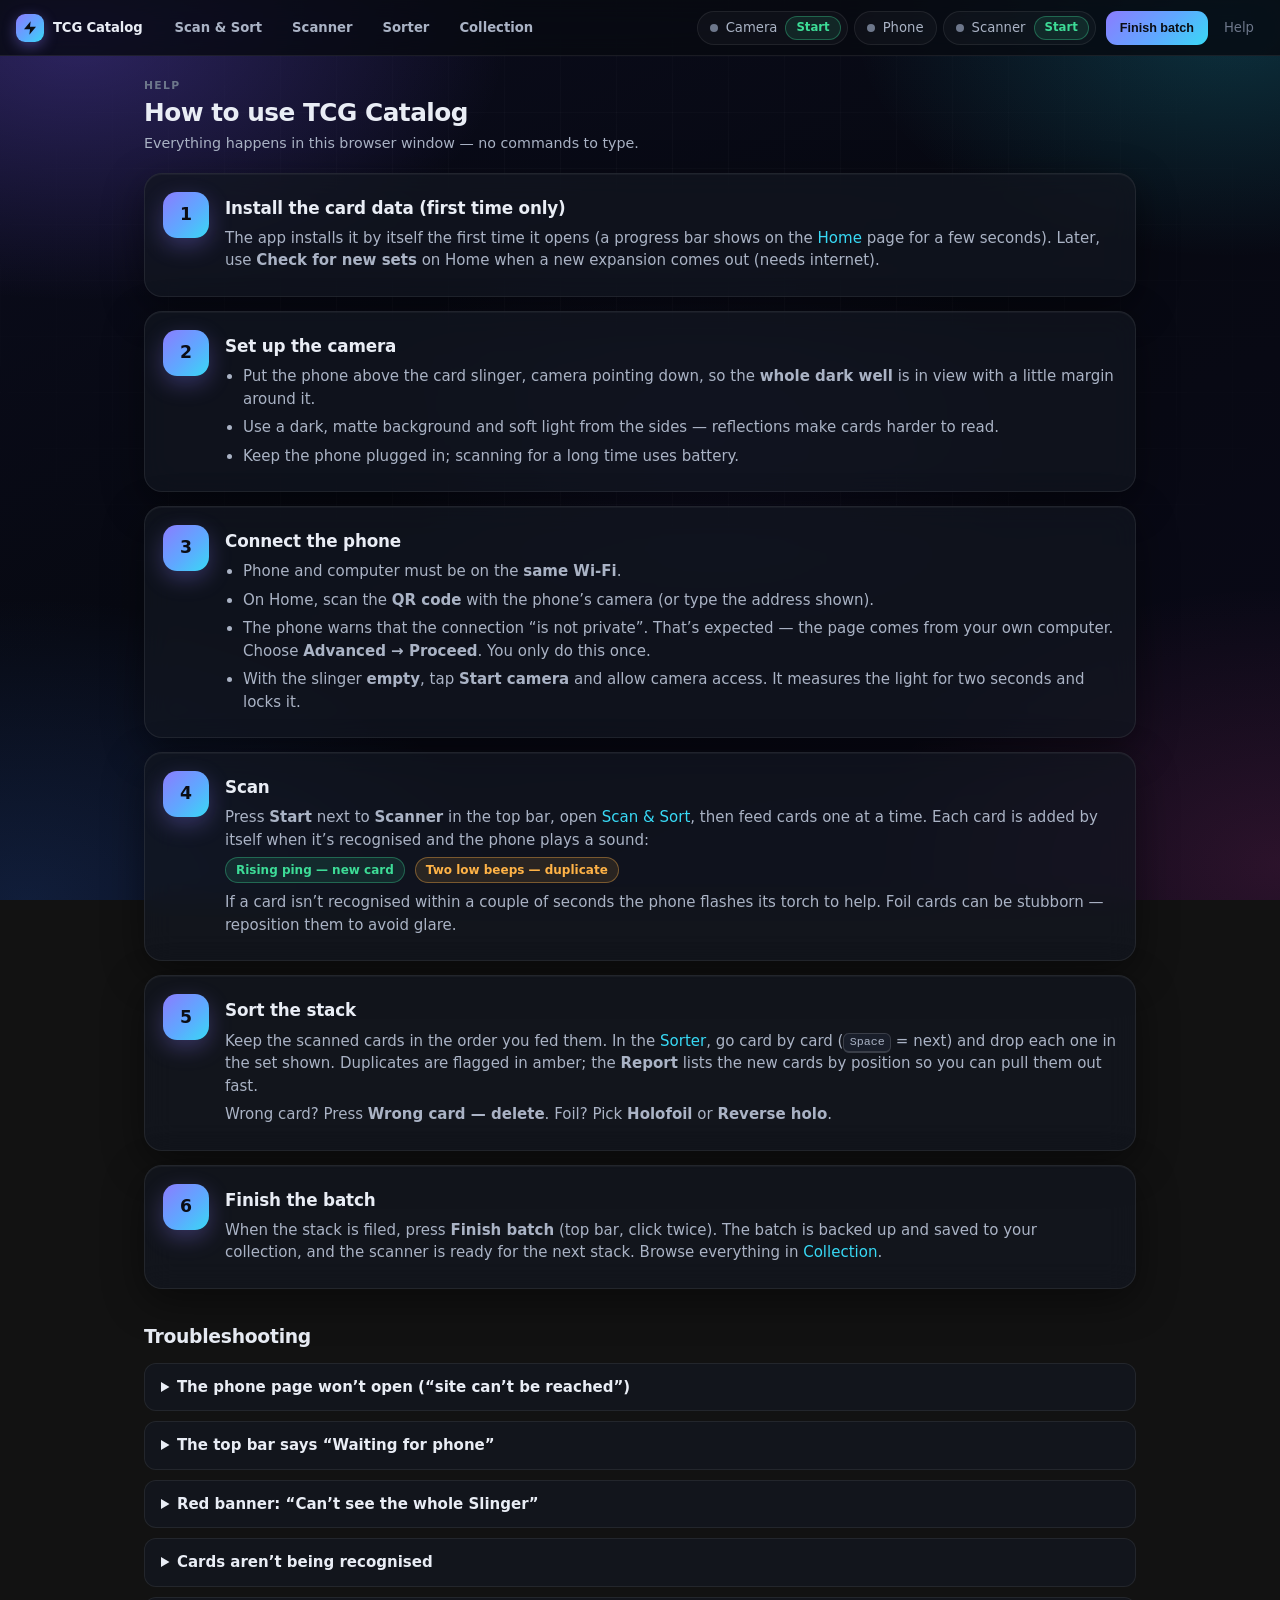
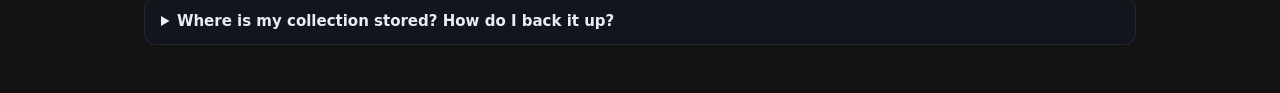
==== help.html @ 051c91c0 "Update to 5544de1" ====
<!doctype html>
<html lang="en">
<head>
<meta charset="utf-8">
<meta name="viewport" content="width=device-width, initial-scale=1">
<title>Help · TCG Catalog</title>
<link rel="stylesheet" href="theme.css">
<style>
  .steps { display: grid; gap: 14px; counter-reset: s; }
  .step { display: grid; grid-template-columns: 46px minmax(0, 1fr); gap: 16px; align-items: start; }
  .step::before { counter-increment: s; content: counter(s); width: 46px; height: 46px; border-radius: 14px; display: grid; place-items: center;
    font-weight: 800; font-size: 1.15rem; color: #0b0d14; background: var(--accent-grad); box-shadow: 0 8px 22px rgba(139,124,255,0.3); }
  .step h3 { margin: 4px 0 6px; font-size: 1.12rem; letter-spacing: -0.01em; }
  .step p, .step li { color: var(--text-2); margin: 0 0 6px; }
  .step ul { margin: 4px 0 0; padding-left: 18px; }
  h2.sec { margin: 34px 0 12px; font-size: 1.25rem; letter-spacing: -0.015em; }
  .faq { display: grid; gap: 10px; }
  .faq details { background: var(--surface); border: 1px solid var(--line); border-radius: var(--r); padding: 12px 16px; }
  .faq summary { cursor: pointer; font-weight: 600; }
  .faq details p, .faq details li { color: var(--text-2); }
  code { font-family: var(--mono); font-size: 0.88em; background: rgba(0,0,0,0.35); border: 1px solid var(--line); padding: 1px 6px; border-radius: 6px; }
  .sounds { display: flex; gap: 10px; flex-wrap: wrap; margin-top: 6px; }
</style>
</head>
<body>
<main class="page page-narrow">
  <div class="page-head">
    <div>
      <div class="eyebrow">Help</div>
      <h1>How to use TCG Catalog</h1>
      <div class="sub">Everything happens in this browser window — no commands to type.</div>
    </div>
  </div>

  <div class="steps">
    <section class="panel step"><div>
      <h3>Install the card data (first time only)</h3>
      <p>The app installs it by itself the first time it opens (a progress bar shows on the <a href="/">Home</a> page for a few seconds). Later, use <b>Check for new sets</b> on Home when a new expansion comes out (needs internet).</p>
    </div></section>

    <section class="panel step"><div>
      <h3>Set up the camera</h3>
      <ul>
        <li>Put the phone above the card slinger, camera pointing down, so the <b>whole dark well</b> is in view with a little margin around it.</li>
        <li>Use a dark, matte background and soft light from the sides — reflections make cards harder to read.</li>
        <li>Keep the phone plugged in; scanning for a long time uses battery.</li>
      </ul>
    </div></section>

    <section class="panel step"><div>
      <h3>Connect the phone</h3>
      <ul>
        <li>Phone and computer must be on the <b>same Wi-Fi</b>.</li>
        <li>On Home, scan the <b>QR code</b> with the phone’s camera (or type the address shown).</li>
        <li>The phone warns that the connection “is not private”. That’s expected — the page comes from your own computer. Choose <b>Advanced → Proceed</b>. You only do this once.</li>
        <li>With the slinger <b>empty</b>, tap <b>Start camera</b> and allow camera access. It measures the light for two seconds and locks it.</li>
      </ul>
    </div></section>

    <section class="panel step"><div>
      <h3>Scan</h3>
      <p>Press <b>Start</b> next to <b>Scanner</b> in the top bar, open <a href="scan_sort.html">Scan &amp; Sort</a>, then feed cards one at a time. Each card is added by itself when it’s recognised and the phone plays a sound:</p>
      <div class="sounds"><span class="pill good">Rising ping — new card</span><span class="pill warn">Two low beeps — duplicate</span></div>
      <p style="margin-top:8px">If a card isn’t recognised within a couple of seconds the phone flashes its torch to help. Foil cards can be stubborn — reposition them to avoid glare.</p>
    </div></section>

    <section class="panel step"><div>
      <h3>Sort the stack</h3>
      <p>Keep the scanned cards in the order you fed them. In the <a href="sort_viewer.html">Sorter</a>, go card by card (<kbd>Space</kbd> = next) and drop each one in the set shown. Duplicates are flagged in amber; the <b>Report</b> lists the new cards by position so you can pull them out fast.</p>
      <p>Wrong card? Press <b>Wrong card — delete</b>. Foil? Pick <b>Holofoil</b> or <b>Reverse holo</b>.</p>
    </div></section>

    <section class="panel step"><div>
      <h3>Finish the batch</h3>
      <p>When the stack is filed, press <b>Finish batch</b> (top bar, click twice). The batch is backed up and saved to your collection, and the scanner is ready for the next stack. Browse everything in <a href="view_collection.html">Collection</a>.</p>
    </div></section>
  </div>

  <h2 class="sec">Troubleshooting</h2>
  <div class="faq">
    <details><summary>The phone page won’t open (“site can’t be reached”)</summary>
      <p>Check both devices are on the same Wi-Fi and that the camera server is running (green dot in the top bar). A firewall may be blocking it:</p>
      <ul>
        <li><b>Windows:</b> when asked “Allow Python on private networks?”, choose <b>Allow</b>. If you missed it, search Start for “Allow an app through Windows Firewall” and tick Python.</li>
        <li><b>Mac:</b> allow incoming connections for Python when macOS asks.</li>
        <li><b>Linux with ufw:</b> run <code>sudo ufw allow from 192.168.0.0/16 to any port 8443 proto tcp</code> once.</li>
      </ul>
    </details>
    <details><summary>The top bar says “Waiting for phone”</summary>
      <p>The phone page is closed or the phone went to sleep. Wake it, reopen the page and tap <b>Start camera</b>. Use <b>Dim screen</b> on the phone to keep it awake without the bright display.</p>
    </details>
    <details><summary>Red banner: “Can’t see the whole Slinger”</summary>
      <p>The phone moved or is too close. Re-centre it so the whole dark well is visible with a margin around it.</p>
    </details>
    <details><summary>Cards aren’t being recognised</summary>
      <ul>
        <li>Make sure the card sits flat and fully inside the well.</li>
        <li>Too dark or too bright? Change the lights, empty the slinger and press <b>Relock</b> on the phone.</li>
        <li>Brand-new set? Press <b>Check for new sets</b> on Home.</li>
      </ul>
    </details>
    <details><summary>Where is my collection stored? How do I back it up?</summary>
      <p>Everything is in the file <code>collection.db</code> in the <b>TCG Catalog</b> folder inside your Documents (Home shows the exact place, with an <b>Open folder</b> button). <b>Finish batch</b> makes a backup copy automatically, and <b>Back up now</b> on Home makes one any time. To move to a new computer, install the app there and copy the whole folder across.</p>
    </details>
  </div>
</main>
<script src="shared.js"></script>
<script src="app.js"></script>
</body>
</html>
---- theme.css ----
/* TCG Card Catalog -- shared design system (every page links this).
   Dark "ink + aurora" look: deep navy base, soft violet/cyan glows, glassy panels.
   Status colours: mint = new / good, amber = duplicate, coral = problem, sky = info. */

:root {
  color-scheme: dark;
  --bg: #07090f;
  --bg-2: #0b0f18;
  --surface: rgba(19, 23, 33, 0.72);
  --surface-2: rgba(28, 33, 47, 0.78);
  --surface-solid: #121722;
  --line: rgba(255, 255, 255, 0.075);
  --line-2: rgba(255, 255, 255, 0.14);
  --text: #e9edf5;
  --text-2: #aab3c5;
  --text-3: #6d778b;
  --accent: #8b7cff;
  --accent-2: #38d9f5;
  --accent-grad: linear-gradient(135deg, #8b7cff 0%, #5fa8ff 55%, #38d9f5 100%);
  --good: #3ddc97;  --good-bg: rgba(61, 220, 151, 0.11);  --good-line: rgba(61, 220, 151, 0.35);
  --warn: #ffb347;  --warn-bg: rgba(255, 179, 71, 0.11);  --warn-line: rgba(255, 179, 71, 0.38);
  --bad: #ff6b7a;   --bad-bg: rgba(255, 107, 122, 0.11);  --bad-line: rgba(255, 107, 122, 0.38);
  --info: #5aa9ff;  --info-bg: rgba(90, 169, 255, 0.11);  --info-line: rgba(90, 169, 255, 0.38);
  --gold: #f0b429;
  --r-sm: 8px; --r: 12px; --r-lg: 18px; --r-xl: 24px;
  --shadow: 0 1px 0 rgba(255,255,255,0.04) inset, 0 12px 40px rgba(0, 0, 0, 0.45);
  --font: "Inter", ui-sans-serif, system-ui, -apple-system, "Segoe UI", Roboto, "Helvetica Neue", Arial, sans-serif;
  --mono: ui-monospace, "SF Mono", "JetBrains Mono", Menlo, Consolas, monospace;
  --bar-h: 56px;
}

* { box-sizing: border-box; }
html { -webkit-text-size-adjust: 100%; }
html, body {
  margin: 0; min-height: 100%;
  font-family: var(--font); font-size: 15px; line-height: 1.5; color: var(--text);
  font-feature-settings: "cv11", "ss01"; -webkit-font-smoothing: antialiased;
}
/* Background: a soft "mesh" of coloured light over deep ink, with a faint grid that fades out
   toward the edges. Pure CSS -- no image files. */
body {
  background:
    radial-gradient(48% 42% at 6% 4%, rgba(124, 92, 255, 0.30), transparent 70%),
    radial-gradient(42% 38% at 96% 2%, rgba(34, 211, 238, 0.20), transparent 70%),
    radial-gradient(46% 44% at 100% 96%, rgba(236, 72, 153, 0.15), transparent 70%),
    radial-gradient(52% 48% at 2% 100%, rgba(59, 130, 246, 0.17), transparent 70%),
    radial-gradient(38% 34% at 55% 48%, rgba(124, 92, 255, 0.06), transparent 70%),
    linear-gradient(155deg, #0b0c1d 0%, #070912 45%, #0a0918 100%);
  background-attachment: fixed;
}
body::before {
  content: ""; position: fixed; inset: 0; z-index: -1; pointer-events: none;
  background-image:
    linear-gradient(rgba(255, 255, 255, 0.028) 1px, transparent 1px),
    linear-gradient(90deg, rgba(255, 255, 255, 0.028) 1px, transparent 1px);
  background-size: 56px 56px;
  -webkit-mask-image: radial-gradient(ellipse 75% 65% at 50% 35%, #000 20%, transparent 80%);
          mask-image: radial-gradient(ellipse 75% 65% at 50% 35%, #000 20%, transparent 80%);
}
a { color: var(--accent-2); text-decoration: none; }
a:hover { text-decoration: underline; }
::selection { background: rgba(139, 124, 255, 0.35); }
.num, .tabular { font-variant-numeric: tabular-nums; }
kbd {
  font-family: var(--mono); font-size: 0.78em; padding: 0.1em 0.45em; border-radius: 6px;
  background: var(--surface-2); border: 1px solid var(--line-2); border-bottom-width: 2px; color: var(--text-2);
}
* { scrollbar-width: thin; scrollbar-color: rgba(255,255,255,0.16) transparent; }
::-webkit-scrollbar { width: 10px; height: 10px; }
::-webkit-scrollbar-thumb { background: rgba(255,255,255,0.14); border-radius: 10px; border: 3px solid transparent; background-clip: padding-box; }

/* ---------- layout ---------- */
.page { max-width: 1440px; margin: 0 auto; padding: 22px 24px 48px; }
.page-narrow { max-width: 1040px; }
.page-head { display: flex; align-items: flex-end; justify-content: space-between; gap: 16px; flex-wrap: wrap; margin-bottom: 18px; }
.page-head h1 { margin: 0; font-size: 1.65rem; letter-spacing: -0.02em; font-weight: 700; }
.page-head .sub { color: var(--text-2); margin-top: 2px; font-size: 0.95rem; }
.actions { display: flex; gap: 8px; flex-wrap: wrap; align-items: center; }
.eyebrow { font-size: 0.72rem; font-weight: 600; letter-spacing: 0.12em; text-transform: uppercase; color: var(--text-3); }
.muted { color: var(--text-2); } .faint { color: var(--text-3); }
.grow { flex: 1; }
@media (max-width: 720px) { .page { padding: 16px 14px 40px; } }

/* ---------- surfaces ---------- */
.panel {
  background: var(--surface); border: 1px solid var(--line); border-radius: var(--r-lg);
  box-shadow: var(--shadow); backdrop-filter: blur(14px); -webkit-backdrop-filter: blur(14px);
  padding: 18px;
}
.panel-head { display: flex; align-items: center; justify-content: space-between; gap: 10px; margin-bottom: 14px; }
.panel-head h2 { margin: 0; font-size: 0.74rem; font-weight: 600; letter-spacing: 0.12em; text-transform: uppercase; color: var(--text-3); }

/* ---------- buttons ---------- */
.btn {
  -webkit-appearance: none; appearance: none; font: inherit; font-size: 0.9rem; font-weight: 550;
  display: inline-flex; align-items: center; justify-content: center; gap: 8px;
  height: 38px; padding: 0 14px; border-radius: var(--r); cursor: pointer; white-space: nowrap;
  color: var(--text); background: var(--surface-2); border: 1px solid var(--line-2);
  transition: background .15s, border-color .15s, transform .08s, box-shadow .15s, color .15s;
}
.btn:hover { background: rgba(40, 47, 66, 0.9); border-color: rgba(255,255,255,0.22); text-decoration: none; }
.btn:active { transform: translateY(1px); }
.btn:focus-visible { outline: 2px solid var(--accent); outline-offset: 2px; }
.btn:disabled { opacity: 0.45; cursor: default; transform: none; }
.btn svg { width: 16px; height: 16px; flex: none; }
.btn-sm { height: 30px; padding: 0 11px; font-size: 0.82rem; border-radius: 9px; }
.btn-lg { height: 46px; padding: 0 20px; font-size: 1rem; border-radius: 14px; }
.btn-primary { color: #0b0d14; background: var(--accent-grad); border-color: transparent; box-shadow: 0 8px 24px rgba(139, 124, 255, 0.28); }
.btn-primary:hover { background: var(--accent-grad); filter: brightness(1.08); }
.btn-good { color: var(--good); background: var(--good-bg); border-color: var(--good-line); }
.btn-good:hover { background: rgba(61, 220, 151, 0.18); }
.btn-danger { color: var(--bad); background: var(--bad-bg); border-color: var(--bad-line); }
.btn-danger:hover { background: rgba(255, 107, 122, 0.18); }
.btn-ghost { background: transparent; border-color: transparent; color: var(--text-2); }
.btn-ghost:hover { background: var(--surface-2); color: var(--text); }
.btn.on, .btn.active { color: #fff; background: rgba(139, 124, 255, 0.2); border-color: rgba(139, 124, 255, 0.6); }
.btn.armed { color: #fff; background: #c2323f; border-color: #ff6b7a; box-shadow: 0 0 0 4px rgba(255, 107, 122, 0.18); }

/* segmented control */
.seg { display: inline-flex; padding: 3px; gap: 2px; background: rgba(0,0,0,0.25); border: 1px solid var(--line); border-radius: 13px; }
.seg button {
  font: inherit; font-size: 0.86rem; font-weight: 550; height: 32px; padding: 0 13px; border-radius: 10px; border: 0;
  background: transparent; color: var(--text-2); cursor: pointer; transition: background .15s, color .15s;
}
.seg button:hover { color: var(--text); }
.seg button.active { background: var(--surface-2); color: var(--text); box-shadow: 0 1px 0 rgba(255,255,255,0.06) inset, 0 2px 8px rgba(0,0,0,0.35); }
.seg button .count { margin-left: 6px; font-size: 0.78rem; color: var(--text-3); font-variant-numeric: tabular-nums; }

/* ---------- inputs ---------- */
.field, input.field {
  font: inherit; width: 100%; height: 42px; padding: 0 14px; border-radius: var(--r);
  background: rgba(0, 0, 0, 0.28); border: 1px solid var(--line-2); color: var(--text); outline: none;
  transition: border-color .15s, box-shadow .15s;
}
.field:focus { border-color: rgba(139, 124, 255, 0.7); box-shadow: 0 0 0 4px rgba(139, 124, 255, 0.15); }
.field::placeholder { color: var(--text-3); }
.search-wrap { position: relative; }
.search-wrap svg { position: absolute; left: 13px; top: 50%; transform: translateY(-50%); width: 17px; height: 17px; color: var(--text-3); pointer-events: none; }
.search-wrap .field { padding-left: 40px; }

/* ---------- badges, pills, dots ---------- */
.pill { display: inline-flex; align-items: center; gap: 6px; height: 26px; padding: 0 10px; border-radius: 999px; font-size: 0.8rem; font-weight: 550;
  background: var(--surface-2); border: 1px solid var(--line); color: var(--text-2); }
.pill.good { color: var(--good); background: var(--good-bg); border-color: var(--good-line); }
.pill.warn { color: var(--warn); background: var(--warn-bg); border-color: var(--warn-line); }
.pill.bad  { color: var(--bad);  background: var(--bad-bg);  border-color: var(--bad-line); }
.pill.info { color: var(--info); background: var(--info-bg); border-color: var(--info-line); }
.dot { width: 8px; height: 8px; border-radius: 50%; background: var(--text-3); display: inline-block; flex: none; }
.dot.on { background: var(--good); box-shadow: 0 0 0 3px rgba(61, 220, 151, 0.18), 0 0 10px rgba(61, 220, 151, 0.6); }
.dot.wait { background: var(--warn); box-shadow: 0 0 0 3px rgba(255, 179, 71, 0.18); animation: pulse 1.6s ease-in-out infinite; }
.dot.off { background: #4a5263; }
@keyframes pulse { 50% { opacity: 0.45; } }

/* the big "which set bin" badge */
.setbadge {
  display: inline-flex; align-items: center; gap: 10px; max-width: 100%;
  font-size: 1.9rem; font-weight: 750; letter-spacing: -0.02em; line-height: 1.15;
  padding: 10px 22px; border-radius: 16px; color: #d9fff0;
  background: linear-gradient(135deg, rgba(61, 220, 151, 0.18), rgba(56, 217, 245, 0.10));
  border: 1px solid var(--good-line); box-shadow: 0 10px 30px rgba(61, 220, 151, 0.12);
}
.setbadge.review { color: #ffd6db; background: var(--bad-bg); border-color: var(--bad-line); box-shadow: none; }

/* ---------- banners ---------- */
.banner { display: none; align-items: center; gap: 10px; padding: 11px 14px; border-radius: var(--r); font-weight: 600; font-size: 0.95rem; border: 1px solid; text-align: left; }
.banner.show { display: flex; }
.banner svg { width: 18px; height: 18px; flex: none; }
.banner.dup  { color: #ffd9a8; border-color: var(--warn-line);
  background: repeating-linear-gradient(135deg, rgba(255,179,71,0.14) 0 14px, rgba(255,179,71,0.08) 14px 28px); }
.banner.warn { color: #ffe1b0; background: var(--warn-bg); border-color: var(--warn-line); }
.banner.bad  { color: #ffd0d6; background: var(--bad-bg); border-color: var(--bad-line); }
.banner.good { color: #c9ffe6; background: var(--good-bg); border-color: var(--good-line); }
.banner.info { color: #d4e7ff; background: var(--info-bg); border-color: var(--info-line); }
.banner .btn { margin-left: auto; }

/* ---------- card image frames ---------- */
.cardimg { position: relative; display: flex; align-items: center; justify-content: center; }
.cardimg img { display: block; border-radius: 4.5% / 3.3%; box-shadow: 0 24px 60px rgba(0,0,0,0.55), 0 0 0 1px rgba(255,255,255,0.06); transition: box-shadow .2s; }
.cardimg.dup img { box-shadow: 0 0 0 3px var(--warn), 0 0 40px rgba(255,179,71,0.35), 0 24px 60px rgba(0,0,0,0.55); }
.cardimg.new img { box-shadow: 0 0 0 3px var(--good), 0 0 40px rgba(61,220,151,0.28), 0 24px 60px rgba(0,0,0,0.55); }
.noimg { color: var(--text-3); border: 1px dashed var(--line-2); border-radius: var(--r); padding: 3rem 2rem; }

/* camera frame */
.camframe { position: relative; border-radius: var(--r); overflow: hidden; background: #000; border: 1px solid var(--line); min-height: 220px; }
.camframe img { display: block; width: 100%; height: auto; max-height: 72vh; object-fit: contain; }
.camframe.stale img { opacity: 0.25; }
.camframe .nofeed { display: none; position: absolute; inset: 0; align-items: center; justify-content: center; flex-direction: column; gap: 6px; color: var(--text-3); text-align: center; padding: 20px; }
.camframe.stale .nofeed { display: flex; }
.camframe .overlay { position: absolute; left: 10px; right: 10px; bottom: 10px; display: flex; justify-content: center; pointer-events: none; }
.camframe .overlay .pill { background: rgba(7, 9, 15, 0.72); backdrop-filter: blur(8px); max-width: 100%; overflow: hidden; text-overflow: ellipsis; }

/* ---------- finish boxes (player's guide) + rarity icons ---------- */
.fin { display: flex; gap: 10px; align-items: center; flex-wrap: wrap; min-height: 1.3em; }
.fb { display: inline-flex; align-items: center; gap: 5px; font-size: 0.8rem; color: var(--text-3); }
.fb i { width: 15px; height: 15px; border: 2px solid; border-radius: 4px; display: inline-grid; place-items: center; font-style: normal; font-size: 10px; font-weight: 900; line-height: 1; }
.fb.standard i { border-color: #cfd5e2; } .fb.foil i { border-color: #ff6b7a; } .fb.parallel i { border-color: #5aa9ff; }
.fb.have.standard i { background: #cfd5e2; color: #0b0d14; } .fb.have.foil i { background: #ff6b7a; color: #0b0d14; } .fb.have.parallel i { background: #5aa9ff; color: #0b0d14; }
.fb.have { color: var(--text); font-weight: 650; }
.ri { display: inline-flex; align-items: center; gap: 1px; line-height: 1; font-size: 0.95rem; white-space: nowrap; }
.ri.c, .ri.u, .ri.r, .ri.rr { color: #e9edf5; } .ri.ur { color: #9aa6b8; } .ri.ir { color: var(--gold); text-shadow: 0 0 10px rgba(240,180,41,0.35); }
.ri svg { width: 1.05em; height: 1.05em; }

/* ---------- batch report ---------- */
.report { font-size: 0.93rem; line-height: 1.5; }
.report .r-stats { display: grid; grid-template-columns: repeat(3, 1fr); gap: 8px; margin-bottom: 12px; }
.report .r-stat { background: rgba(0,0,0,0.22); border: 1px solid var(--line); border-radius: var(--r); padding: 10px 12px; }
.report .r-stat b { display: block; font-size: 1.35rem; letter-spacing: -0.02em; font-variant-numeric: tabular-nums; }
.report .r-stat span { font-size: 0.75rem; color: var(--text-3); text-transform: uppercase; letter-spacing: 0.08em; }
.report .r-stat.new b { color: var(--good); } .report .r-stat.dup b { color: var(--warn); }
.report .rall, .report .rnew, .report .rruns, .report .rrevtxt { margin-top: 8px; padding: 10px 12px; border-radius: var(--r); border: 1px solid; }
.report .rall  { color: #ffd9a8; background: var(--warn-bg); border-color: var(--warn-line); font-weight: 650; }
.report .rnew  { color: #c9ffe6; background: var(--good-bg); border-color: var(--good-line); }
.report .rruns { color: #ffe1b0; background: rgba(255,179,71,0.06); border-color: rgba(255,179,71,0.22); }
.report .rrevtxt { display: inline-block; padding: 2px 8px; color: var(--bad); background: var(--bad-bg); border-color: var(--bad-line); margin: 0; }
.report summary { cursor: pointer; margin-top: 12px; font-weight: 650; color: var(--text); list-style: none; display: flex; align-items: center; gap: 8px; }
.report summary::-webkit-details-marker { display: none; }
.report summary::before { content: "▸"; color: var(--text-3); transition: transform .15s; display: inline-block; }
.report details[open] > summary::before { transform: rotate(90deg); }
.report a.rj { color: var(--accent-2); font-weight: 650; }
.report .rpos { color: var(--text-3); font-size: 0.8rem; }
.report #rfilter { margin-top: 10px; height: 38px; }
.report .rbox { max-height: 58vh; overflow: auto; margin-top: 10px; border: 1px solid var(--line); border-radius: var(--r); background: rgba(0,0,0,0.22); }
.report table.rt { width: 100%; border-collapse: collapse; font-size: 0.92rem; }
.report table.rt th { position: sticky; top: 0; z-index: 1; background: #151a26; color: var(--text-3); text-align: left; font-size: 0.7rem; font-weight: 650;
  text-transform: uppercase; letter-spacing: 0.08em; padding: 9px 12px; border-bottom: 1px solid var(--line); cursor: pointer; user-select: none; white-space: nowrap; }
.report table.rt th:hover { color: var(--text); }
.report table.rt td { padding: 8px 12px; border-top: 1px solid rgba(255,255,255,0.04); vertical-align: top; }
.report table.rt tr:hover td { background: rgba(255,255,255,0.03); }
.report table.rt td:nth-child(3) { white-space: nowrap; color: var(--text-2); }
.report table.rt td:first-child, .report table.rt td:last-child { font-family: var(--mono); font-size: 0.85rem; white-space: nowrap; }
.report table.rt td:last-child { color: var(--text-3); text-align: right; }
.report tr.cur td { background: rgba(139,124,255,0.16) !important; }
.report tr.cur td:first-child { box-shadow: inset 3px 0 0 var(--accent); }

/* ---------- misc ---------- */
.kv { display: grid; grid-template-columns: auto 1fr; gap: 6px 14px; font-size: 0.9rem; }
.empty-state { text-align: center; padding: 48px 20px; color: var(--text-3); }
.empty-state svg { width: 46px; height: 46px; opacity: 0.6; margin-bottom: 10px; }
.empty-state b { display: block; color: var(--text-2); font-size: 1.05rem; margin-bottom: 4px; }
.progress { height: 8px; border-radius: 999px; background: rgba(255,255,255,0.07); overflow: hidden; }
.progress > i { display: block; height: 100%; width: 0%; background: var(--accent-grad); border-radius: inherit; transition: width .3s; }
.hint { color: var(--text-3); font-size: 0.85rem; }
details.plain > summary { cursor: pointer; color: var(--text-2); }

/* ---------- top bar (injected by app.js) ---------- */
body.has-appbar { padding-top: var(--bar-h); }
#appbar {
  position: fixed; top: 0; left: 0; right: 0; height: var(--bar-h); z-index: 1000;
  display: flex; align-items: center; gap: 6px; padding: 0 16px;
  background: rgba(8, 10, 16, 0.82); border-bottom: 1px solid var(--line);
  backdrop-filter: blur(16px) saturate(140%); -webkit-backdrop-filter: blur(16px) saturate(140%);
  overflow-x: auto; white-space: nowrap; font-size: 0.88rem; scrollbar-width: none;
}
#appbar::-webkit-scrollbar { display: none; }
#appbar .ab-brand { display: flex; align-items: center; gap: 9px; margin-right: 14px; color: var(--text); font-weight: 700; letter-spacing: -0.01em; text-decoration: none; }
#appbar .ab-logo { width: 28px; height: 28px; border-radius: 9px; background: var(--accent-grad); display: grid; place-items: center; box-shadow: 0 4px 14px rgba(139,124,255,0.4); }
#appbar .ab-logo svg { width: 16px; height: 16px; color: #0b0d14; }
#appbar a.ab-nav { color: var(--text-2); padding: 7px 12px; border-radius: 10px; text-decoration: none; font-weight: 550; }
#appbar a.ab-nav:hover { color: var(--text); background: rgba(255,255,255,0.05); }
#appbar a.ab-nav.cur { color: var(--text); background: rgba(139,124,255,0.16); box-shadow: inset 0 0 0 1px rgba(139,124,255,0.35); }
#appbar .ab-sp { flex: 1; min-width: 12px; }
#appbar .ab-stat { display: inline-flex; align-items: center; gap: 8px; height: 34px; padding: 0 6px 0 12px; border-radius: 999px; background: rgba(255,255,255,0.03); border: 1px solid var(--line); color: var(--text-2); }
#appbar .ab-stat.solo { padding-right: 12px; }
#appbar .ab-stat b { color: var(--text); font-weight: 600; }
#appbar .ab-btn { font: inherit; font-size: 0.78rem; font-weight: 600; height: 24px; padding: 0 10px; border-radius: 999px; cursor: pointer; border: 1px solid var(--line-2); background: var(--surface-2); color: var(--text); }
#appbar .ab-btn.go { color: var(--good); background: var(--good-bg); border-color: var(--good-line); }
#appbar .ab-btn.stop { color: var(--bad); background: var(--bad-bg); border-color: var(--bad-line); }
#appbar .ab-btn:disabled { opacity: 0.5; cursor: wait; }
#appbar .ab-fin { height: 34px; padding: 0 14px; border-radius: 11px; margin-left: 4px; font-size: 0.84rem; color: #0b0d14; background: var(--accent-grad); border: 0; font-weight: 650; }
#appbar .ab-fin.armed { color: #fff; background: #c2323f; box-shadow: 0 0 0 4px rgba(255,107,122,0.2); }
#appbar .ab-help { color: var(--text-3); padding: 7px 10px; border-radius: 10px; text-decoration: none; }
#appbar .ab-help:hover { color: var(--text); background: rgba(255,255,255,0.05); }
#apptoast {
  position: fixed; left: 50%; bottom: 22px; transform: translateX(-50%) translateY(10px); z-index: 1001; max-width: min(560px, 92vw);
  white-space: pre-wrap; padding: 12px 16px; border-radius: 14px; font-size: 0.9rem;
  background: rgba(20, 24, 35, 0.95); color: var(--text); border: 1px solid var(--line-2); box-shadow: 0 18px 50px rgba(0,0,0,0.6);
  opacity: 0; pointer-events: none; transition: opacity .2s, transform .2s;
}
#apptoast.show { opacity: 1; transform: translateX(-50%) translateY(0); }
@media (max-width: 1100px) { #appbar .ab-stat .ab-label { display: none; } #appbar .ab-brand span { display: none; } }
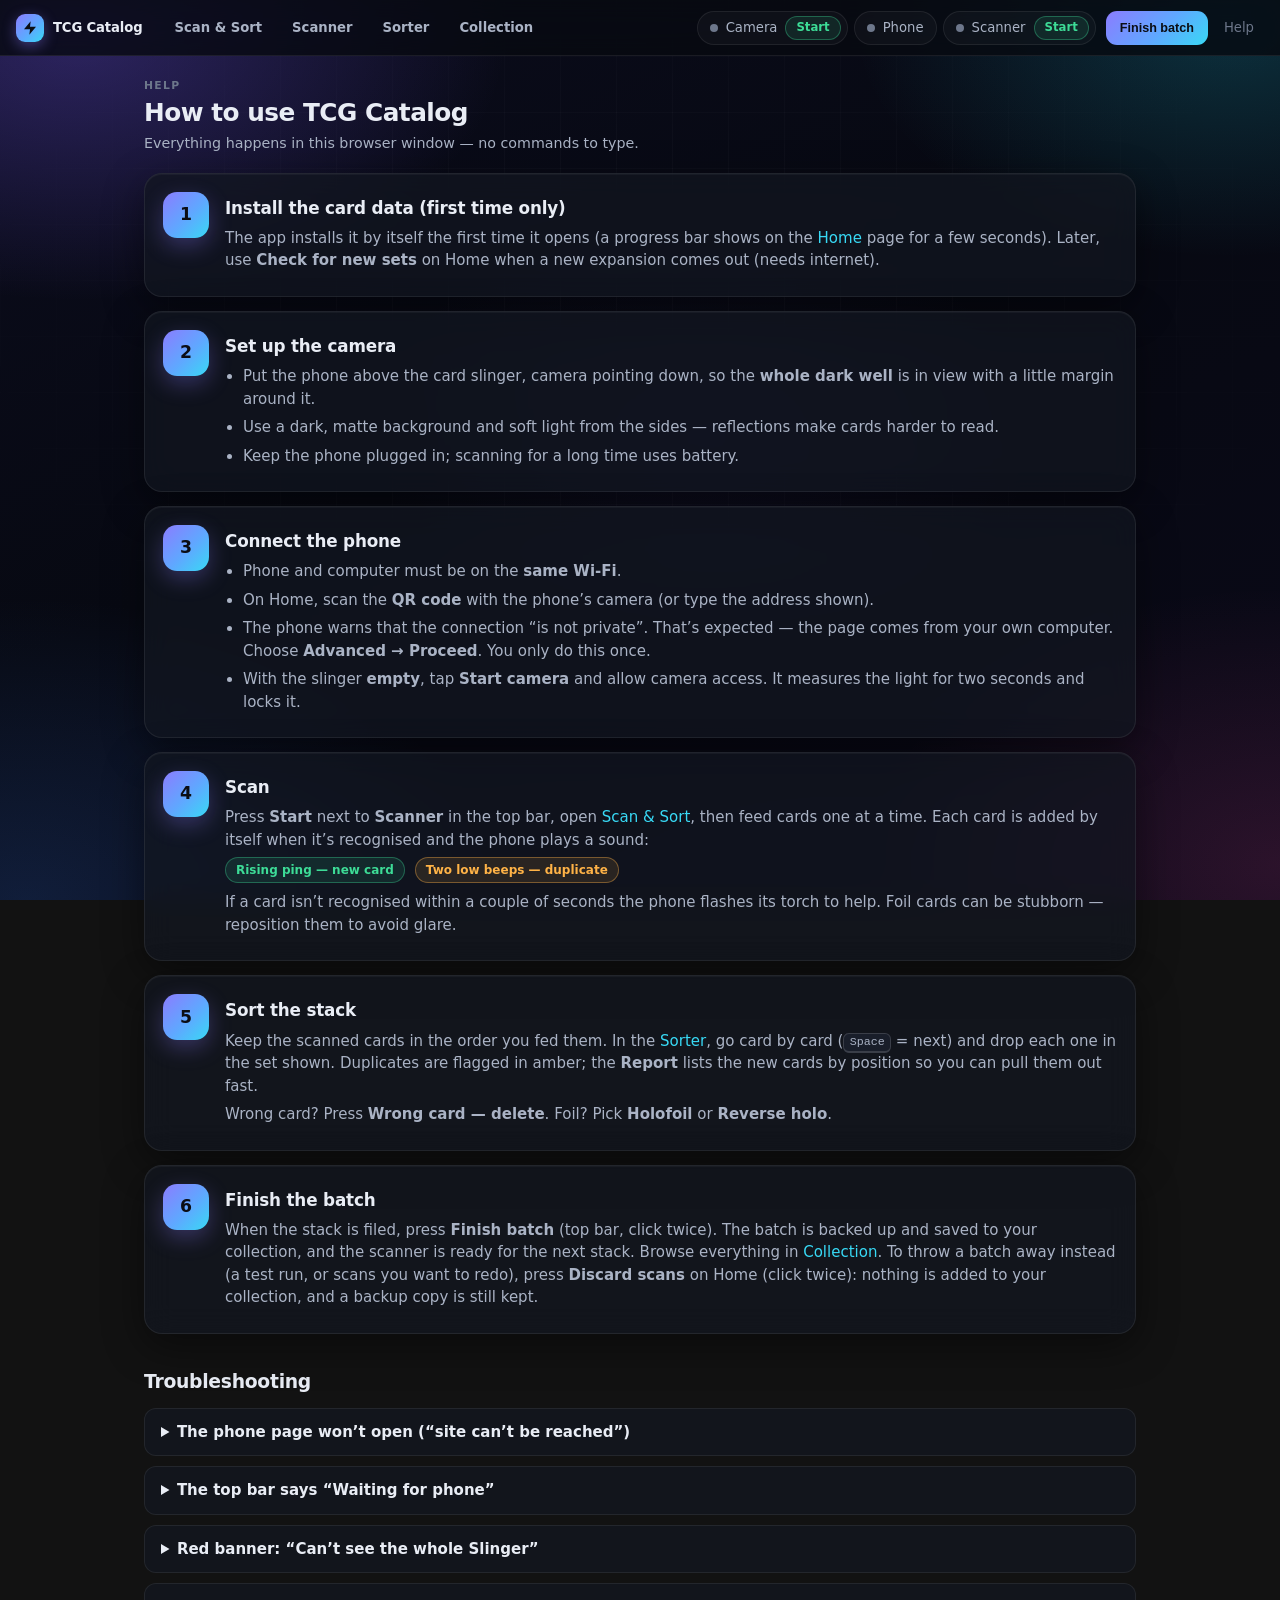
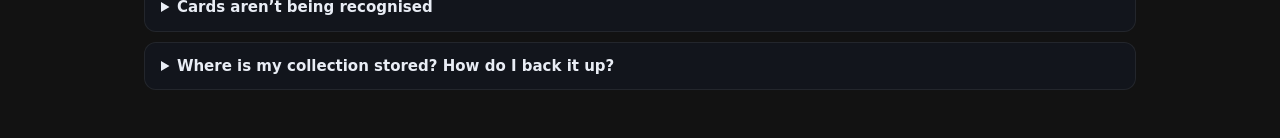
==== commit 850020ed: "Update to 538ca47" ====
--- a/help.html
+++ b/help.html
@@ -72,7 +72,7 @@
 
     <section class="panel step"><div>
       <h3>Finish the batch</h3>
-      <p>When the stack is filed, press <b>Finish batch</b> (top bar, click twice). The batch is backed up and saved to your collection, and the scanner is ready for the next stack. Browse everything in <a href="view_collection.html">Collection</a>.</p>
+      <p>When the stack is filed, press <b>Finish batch</b> (top bar, click twice). The batch is backed up and saved to your collection, and the scanner is ready for the next stack. Browse everything in <a href="view_collection.html">Collection</a>. To throw a batch away instead (a test run, or scans you want to redo), press <b>Discard scans</b> on Home (click twice): nothing is added to your collection, and a backup copy is still kept.</p>
     </div></section>
   </div>
 
--- a/theme.css
+++ b/theme.css
@@ -134,6 +134,10 @@
 }
 .field:focus { border-color: rgba(139, 124, 255, 0.7); box-shadow: 0 0 0 4px rgba(139, 124, 255, 0.15); }
 .field::placeholder { color: var(--text-3); }
+select.field { cursor: pointer; }
+select.field option { background: var(--surface-solid); color: var(--text); }
+/* sorter card: Pokemon finish buttons / One Piece printing picker (wrappers join the parent's flex gap) */
+#finishWrap, #printWrap { display: contents; }
 .search-wrap { position: relative; }
 .search-wrap svg { position: absolute; left: 13px; top: 50%; transform: translateY(-50%); width: 17px; height: 17px; color: var(--text-3); pointer-events: none; }
 .search-wrap .field { padding-left: 40px; }
